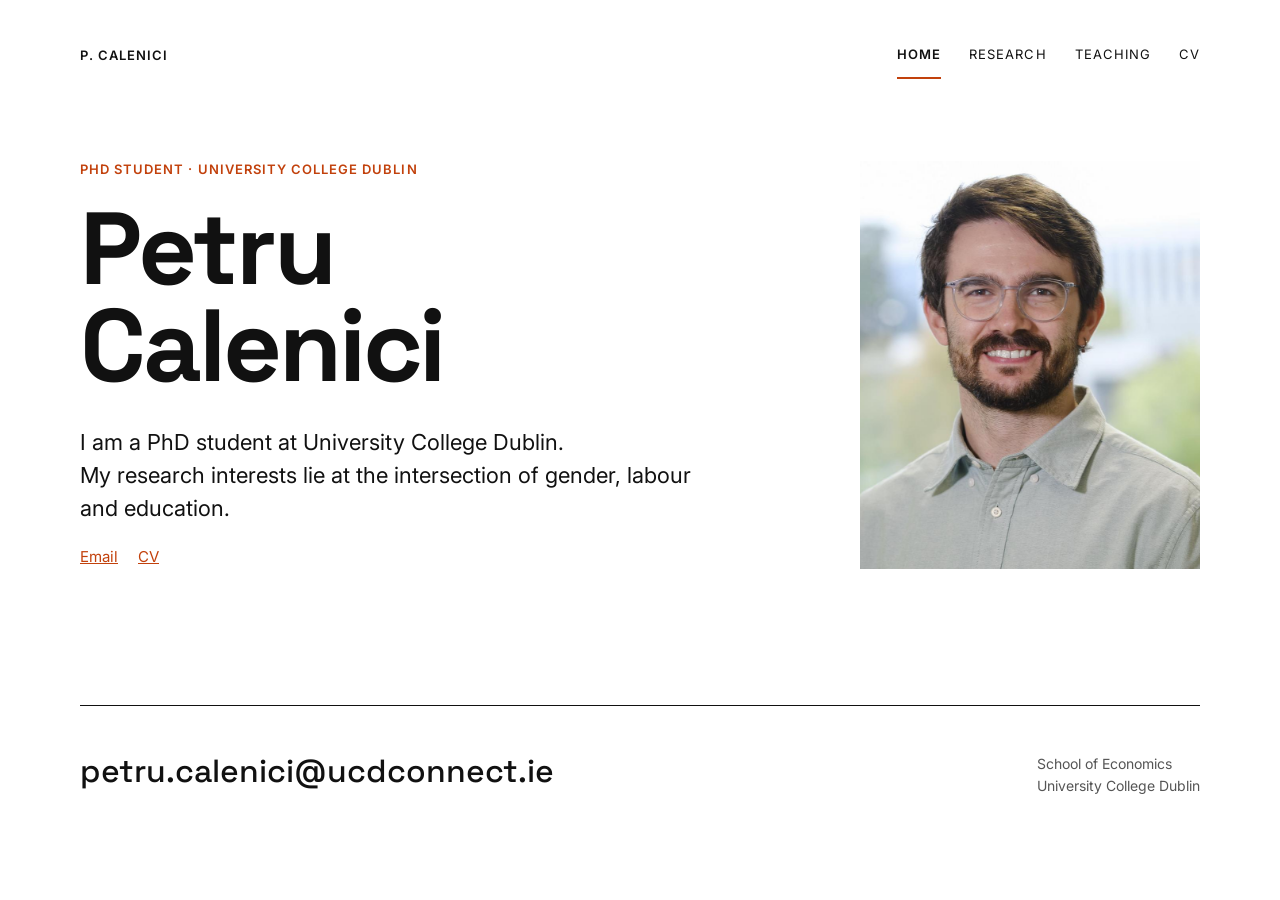
==== index.html @ 172c6435 "Update CV link to new PDF filename" ====
<!DOCTYPE html>
<html lang="en">
<head>
  <meta charset="utf-8">
  <!-- Makes the page scale properly on phones -->
  <meta name="viewport" content="width=device-width, initial-scale=1">
  <title>Petru Calenici</title>
  <!-- The short text Google shows under your link in search results -->
  <meta name="description" content="Petru Calenici, PhD student in Economics at University College Dublin, interested in gender, labour and education economics.">

  <!-- Fonts from Google Fonts: Space Grotesk for headings, Inter for body text -->
  <link rel="preconnect" href="https://fonts.googleapis.com">
  <link rel="preconnect" href="https://fonts.gstatic.com" crossorigin>
  <link href="https://fonts.googleapis.com/css2?family=Inter:wght@400;500;600&family=Space+Grotesk:wght@500;700&display=swap" rel="stylesheet">

  <!-- Your own styles. Every page links to this same file. -->
  <link rel="stylesheet" href="style.css">
</head>
<body>
  <div class="container">

    <!-- NAVIGATION: copy this block onto every page.
         Move aria-current="page" to the link of the page you are on. -->
    <nav class="site-nav" aria-label="Main">
      <a class="site-name" href="index.html">P. Calenici</a>
      <div class="nav-links">
        <a href="index.html" aria-current="page">Home</a>
        <a href="research.html">Research</a>
        <a href="teaching.html">Teaching</a>
        <a href="PetruCalenici_CV.pdf">CV</a>
      </div>
    </nav>

    <!-- HERO: name, photo and one-line intro -->
    <header class="hero">
      <div class="hero-top">
        <div class="hero-text">
          <p class="eyebrow">PhD student · University College Dublin</p>
          <h1 class="name">Petru<br>Calenici</h1>
          <p class="intro">I am a PhD student at University College Dublin.<br>
          My research interests lie at the intersection of gender, labour and education.</p>
          <p class="links">
            <a href="mailto:petru.calenici@ucdconnect.ie">Email</a>
          <a href="PetruCalenici_CV.pdf" target="_blank">CV</a>
            <!-- <a href="https://scholar.google.com/" target="_blank">Google Scholar</a> -->
          </p>
        </div>
        <img class="photo" src="PetruPhoto.jpg" alt="Photo of Petru Calenici">
      </div>
    </header>

    <!-- RESEARCH: one <article> per paper.
         To add a paper, copy a whole <article>…</article> block and change the text. 
    <section class="research" id="research">
      <div class="section-head">
        <h2>Research</h2>
        <a href="research.html">All projects →</a>
      </div>

      <article class="paper">
        <span class="paper-num">01</span>
        <div class="paper-body">
          <h3>Workers' Preferences for Manager Gender</h3>
          <p>A survey experiment on whether workers prefer to be managed by a man or a woman.</p>
        </div>
        <p class="paper-meta">with [Co-authors]<br>Work in progress</p>
      </article>

      <article class="paper">
        <span class="paper-num">02</span>
        <div class="paper-body">
          <h3>School Gender Composition and Achievement Gaps</h3>
          <p>How the gender mix of a school affects achievement gaps between boys and girls, using NAMER data from Irish primary schools.</p>
        </div>
        <p class="paper-meta">Work in progress</p>
      </article>

      <article class="paper">
        <span class="paper-num">03</span>
        <div class="paper-body">
          <h3>Gender Stereotypes in Test Question Framing</h3>
          <p>Whether gender-stereotyped framing of test questions affects how students perform, using item-level TIMSS and PIRLS data.</p>
        </div>
        <p class="paper-meta">Early stage</p>
      </article>
    </section> -->

    <!-- FOOTER -->
    <footer class="site-footer">
      <a class="footer-email" href="mailto:petru.calenici@ucdconnect.ie">petru.calenici@ucdconnect.ie</a>
      <p>School of Economics<br>University College Dublin</p>
    </footer>

  </div>
</body>
</html>
---- style.css ----
/* ==========================================================
   1. COLOURS AND FONTS
   These are CSS variables: define a value once here, then use
   it anywhere with var(--name). Change --accent and the whole
   site changes colour.
   ========================================================== */
:root {
  --ink: #111111;      /* main text */
  --muted: #555555;    /* secondary text */
  --rule: #dddddd;     /* thin divider lines */
  --accent: #c2410c;   /* the orange */
  --accent-dark: #9a3412;
  --heading-font: 'Space Grotesk', sans-serif;
  --body-font: 'Inter', system-ui, sans-serif;
}


/* ==========================================================
   2. BASICS
   ========================================================== */
body {
  margin: 0;
  background: #ffffff;
  color: var(--ink);
  font-family: var(--body-font);
  font-size: 17px;
  line-height: 1.6;
}

a { color: var(--accent); }
a:hover { color: var(--accent-dark); }

h1, h2, h3 {
  margin: 0;
  font-family: var(--heading-font);
}

/* The centred column that holds the whole page */
.container {
  max-width: 1120px;
  margin: 0 auto;           /* "auto" left and right = centred */
  padding: 32px 40px 64px;  /* top, left/right, bottom */
}


/* ==========================================================
   3. NAVIGATION
   ========================================================== */
.site-nav {
  display: flex;                   /* put children in a row */
  flex-wrap: wrap;                 /* let them drop to a new line on small screens */
  justify-content: space-between;  /* name on the left, links on the right */
  align-items: center;
  gap: 12px 32px;                  /* space between rows, then between items */
  font-size: 13px;
  letter-spacing: 0.08em;
  text-transform: uppercase;
}

.site-nav a {
  color: var(--ink);
  text-decoration: none;
}

.site-name { font-weight: 600; }

.nav-links {
  display: flex;
  flex-wrap: wrap;
  gap: 28px;
}

.nav-links a { padding: 12px 0; }  /* a bigger area to click or tap */

/* Only the link with aria-current="page" gets the orange underline */
.nav-links a[aria-current="page"] {
  font-weight: 600;
  border-bottom: 2px solid var(--accent);
}


/* ==========================================================
   4. HERO (name, photo, intro)
   ========================================================== */
.hero {
  padding: 80px 0 64px;
  /* border-bottom: 1px solid var(--ink); */
}

.hero-top {
  display: flex;
  flex-wrap: wrap;
  justify-content: space-between;
  align-items: flex-end;   /* name and photo line up along the bottom */
  gap: 40px;
}

/* flex: grow shrink starting-width. This block starts at 420px
   and grows to fill the space the photo doesn't use. */
.hero-text { flex: 1 1 420px; }

.eyebrow {
  margin: 0 0 20px;
  font-size: 13px;
  font-weight: 600;
  letter-spacing: 0.08em;
  text-transform: uppercase;
  color: var(--accent);
}

.name {
  /* clamp(minimum, preferred, maximum): 8vw = 8% of the screen
     width, so the name grows with the screen but stays between
     56px and 108px. */
  font-size: clamp(56px, 8vw, 108px);
  line-height: 0.95;
  font-weight: 700;
  letter-spacing: -0.03em;
}

.photo {
  width: 340px;
  aspect-ratio: 5 / 6;    /* height follows the width automatically */
  object-fit: cover;
  background: #f2f0ed;
}

.intro {
  margin: 32px 0 0;       /* gap between name and bio */
  max-width: 620px;
  font-size: 22px;
  line-height: 1.5;
}

.links {
  margin: 20px 0 0;       /* gap between bio and links */
  display: flex;
  gap: 20px;
  font-size: 15px;
}

/* ==========================================================
   5. RESEARCH LIST
   ========================================================== */
.research { padding-top: 56px; }

.section-head {
  display: flex;
  flex-wrap: wrap;
  justify-content: space-between;
  align-items: baseline;
  gap: 12px;
  margin-bottom: 24px;
}

.section-head h2 {
  font-size: 40px;
  font-weight: 700;
  letter-spacing: -0.02em;
}

.section-head a { font-size: 15px; }

/* Each paper is a row: number | title + summary | status */
.paper {
  display: flex;
  flex-wrap: wrap;
  gap: 8px 40px;
  padding: 28px 0;
  border-top: 1px solid var(--rule);
}

/* Add a bottom line under the last paper only */
.paper:last-of-type { border-bottom: 1px solid var(--rule); }

.paper-num {
  flex: 0 0 56px;          /* fixed 56px wide: never grows or shrinks */
  font-family: var(--heading-font);
  font-size: 15px;
  font-weight: 700;
  color: var(--accent);
}

.paper-body {
  flex: 1 1 480px;         /* takes up whatever space is left */
  min-width: 0;
}

.paper-body h3 {
  margin-bottom: 6px;
  font-size: 24px;
  line-height: 1.25;
  font-weight: 500;
}

.paper-body p {
  margin: 0;
  color: #444444;
}

.paper-meta {
  flex: 0 0 200px;
  margin: 0;
  font-size: 14px;
  color: var(--muted);
}


/* ==========================================================
   6. FOOTER
   ========================================================== */
.site-footer {
  margin-top: 72px;
  padding-top: 40px;
  border-top: 1px solid var(--ink);
  display: flex;
  flex-wrap: wrap;
  justify-content: space-between;
  align-items: flex-end;
  gap: 16px;
}

.footer-email {
  font-family: var(--heading-font);
  font-size: 32px;
  font-weight: 500;
  color: var(--ink);
  text-decoration: none;
  overflow-wrap: anywhere;  /* a long address can break onto two lines on phones */
}

.site-footer p {
  margin: 0;
  font-size: 14px;
  color: var(--muted);
}


/* ==========================================================
   7. SMALL SCREENS
   A media query: the rules inside only apply when the screen
   is 600px wide or less (most phones).
   ========================================================== */
@media (max-width: 600px) {
  .container { padding: 24px 20px 48px; }
  .hero { padding: 48px 0 40px; }
  .intro { font-size: 19px; }
  .footer-email { font-size: 24px; }
}

/* ==========================================================
   8. INNER PAGES (research.html, teaching.html, …)
   ========================================================== */
.page-header {
  padding: 64px 0 24px;
  border-bottom: 1px solid var(--ink);
}

.page-title {
  font-size: clamp(44px, 6vw, 72px);
  line-height: 1;
  font-weight: 700;
  letter-spacing: -0.03em;
}

/* Collapsible abstract */
.abstract { margin-top: 10px; }

.abstract summary {
  cursor: pointer;
  font-size: 15px;
  font-weight: 500;
  color: var(--accent);
}

.paper-body .abstract p { margin-top: 8px; }

/* Row of links under a paper: PDF, SSRN, Slides */
.paper-body .paper-links {
  display: flex;
  flex-wrap: wrap;
  gap: 16px;
  margin-top: 10px;
  font-size: 15px;
}
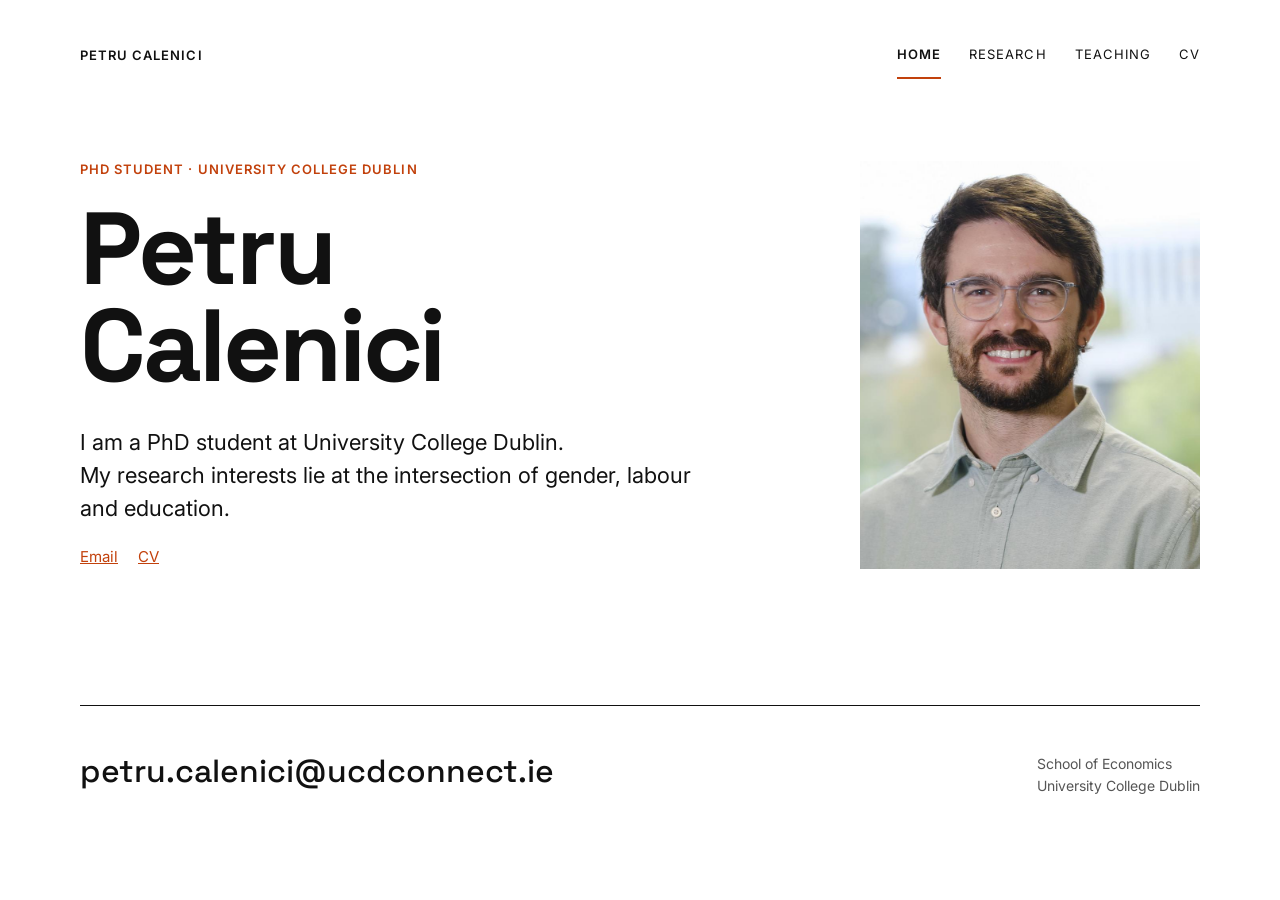
==== commit 0e925365: "Update site name from 'P. Calenici' to 'Petru Calenici'" ====
--- a/index.html
+++ b/index.html
@@ -22,7 +22,7 @@
     <!-- NAVIGATION: copy this block onto every page.
          Move aria-current="page" to the link of the page you are on. -->
     <nav class="site-nav" aria-label="Main">
-      <a class="site-name" href="index.html">P. Calenici</a>
+      <a class="site-name" href="index.html">Petru Calenici</a>
       <div class="nav-links">
         <a href="index.html" aria-current="page">Home</a>
         <a href="research.html">Research</a>
--- a/style.css
+++ b/style.css
@@ -283,3 +283,35 @@
   margin-top: 10px;
   font-size: 15px;
 }
+
+/* ==========================================================
+   9. TEACHING
+   ========================================================== */
+/* Teaching: one row per course */
+.section-note {
+  margin: 0;
+  font-size: 15px;
+  color: var(--muted);
+}
+
+.course-list {
+  list-style: none;   /* removes the bullet points */
+  margin: 0;
+  padding: 0;
+}
+
+.course {
+  display: flex;
+  flex-wrap: wrap;
+  justify-content: space-between;  /* course left, year right */
+  gap: 4px 24px;
+  padding: 14px 0;
+  border-top: 1px solid var(--rule);
+}
+
+.course:last-child { border-bottom: 1px solid var(--rule); }
+
+.course-year {
+  font-size: 15px;
+  color: var(--muted);
+}
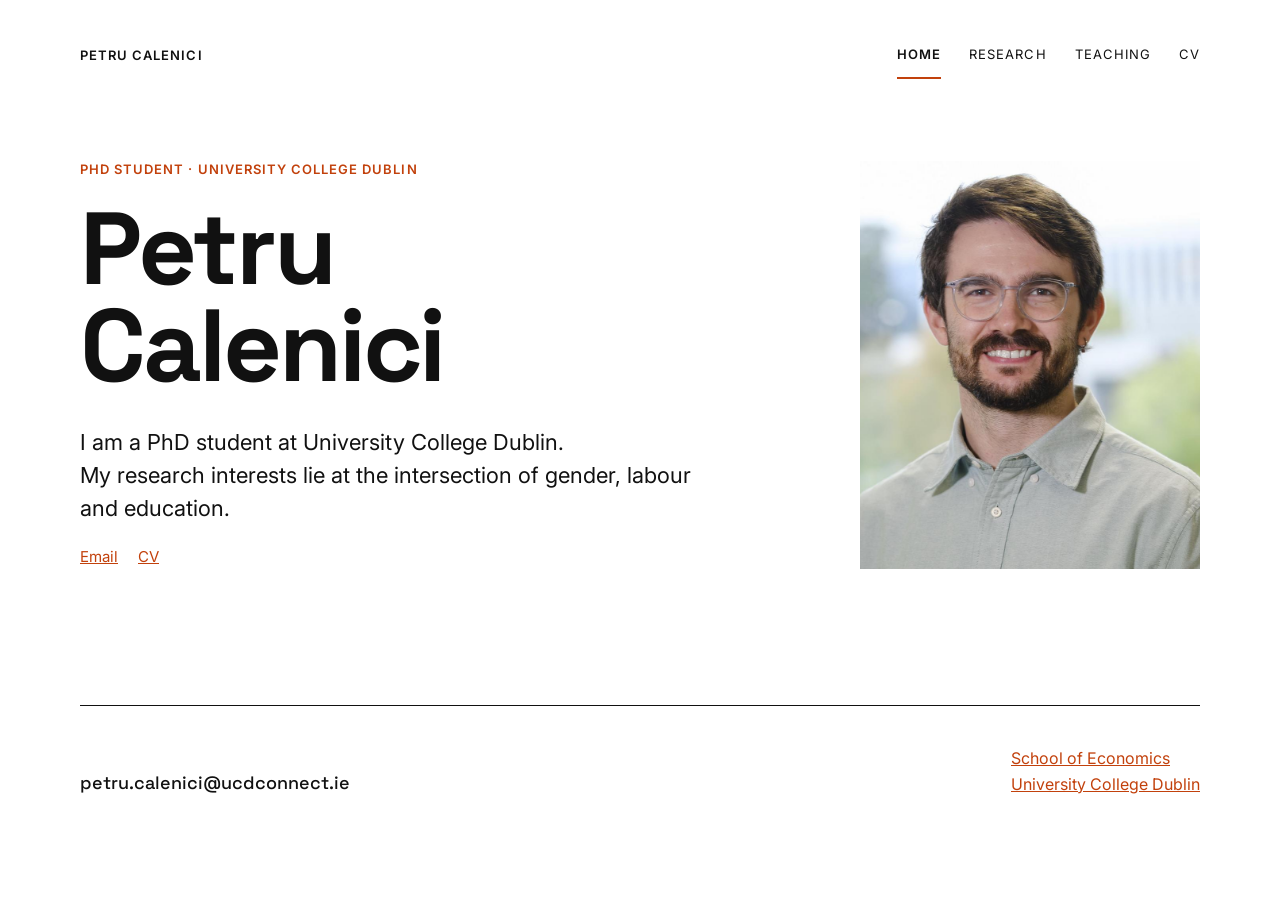
==== commit b590506d: "Update footer to link to School of Economics" ====
--- a/index.html
+++ b/index.html
@@ -88,7 +88,7 @@
     <!-- FOOTER -->
     <footer class="site-footer">
       <a class="footer-email" href="mailto:petru.calenici@ucdconnect.ie">petru.calenici@ucdconnect.ie</a>
-      <p>School of Economics<br>University College Dublin</p>
+      <p><a href="https://www.ucd.ie/economics/">School of Economics<br>University College Dublin</a></p>
     </footer>
 
   </div>
--- a/style.css
+++ b/style.css
@@ -222,7 +222,7 @@
 
 .footer-email {
   font-family: var(--heading-font);
-  font-size: 32px;
+  font-size: 18px;
   font-weight: 500;
   color: var(--ink);
   text-decoration: none;
@@ -231,7 +231,7 @@
 
 .site-footer p {
   margin: 0;
-  font-size: 14px;
+  font-size: 16px;
   color: var(--muted);
 }
 
@@ -245,7 +245,7 @@
   .container { padding: 24px 20px 48px; }
   .hero { padding: 48px 0 40px; }
   .intro { font-size: 19px; }
-  .footer-email { font-size: 24px; }
+  .footer-email { font-size: 14px; }
 }
 
 /* ==========================================================
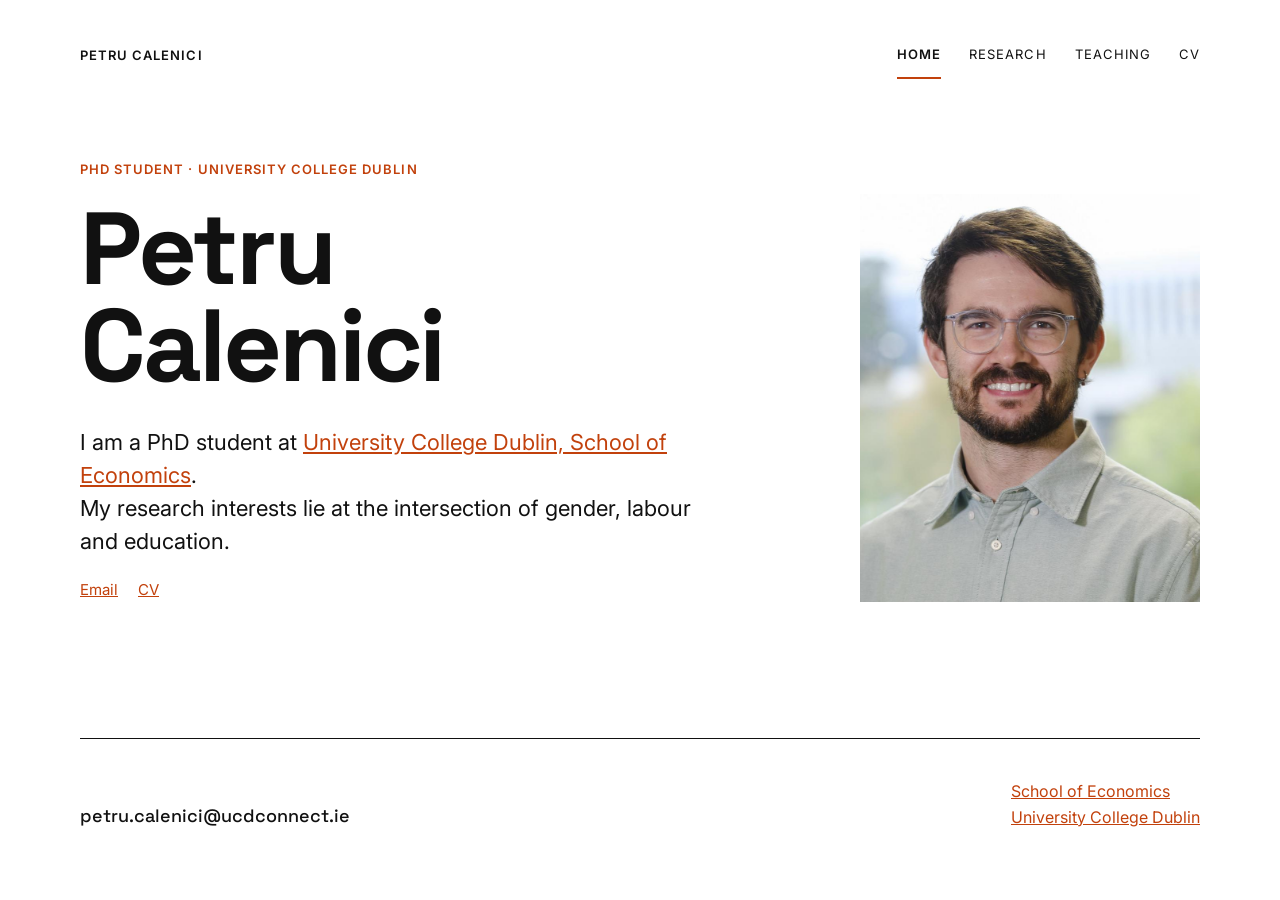
==== commit 135e6b1c: "Update index.html" ====
--- a/index.html
+++ b/index.html
@@ -37,7 +37,7 @@
         <div class="hero-text">
           <p class="eyebrow">PhD student · University College Dublin</p>
           <h1 class="name">Petru<br>Calenici</h1>
-          <p class="intro">I am a PhD student at University College Dublin.<br>
+          <p class="intro">I am a PhD student at <a href="https://www.ucd.ie/economics/" >University College Dublin, School of Economics</a>.<br>
           My research interests lie at the intersection of gender, labour and education.</p>
           <p class="links">
             <a href="mailto:petru.calenici@ucdconnect.ie">Email</a>
